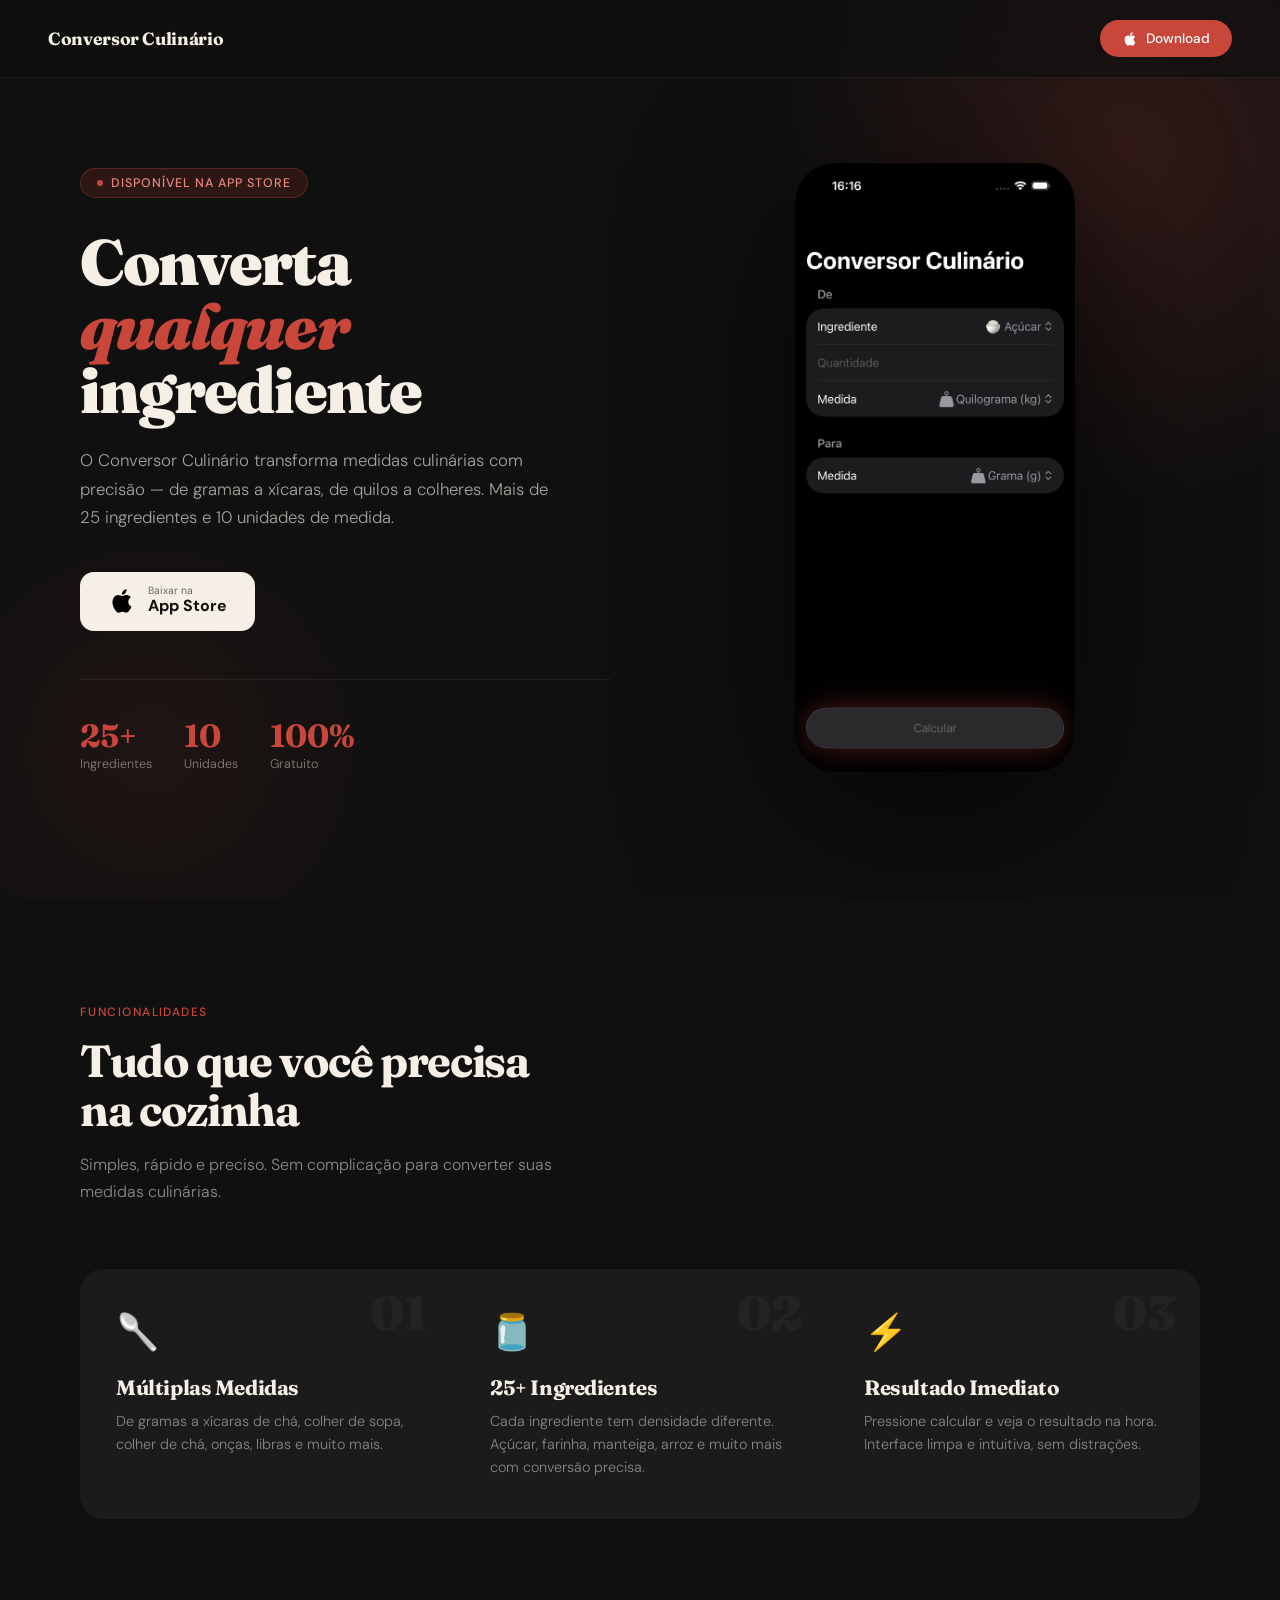
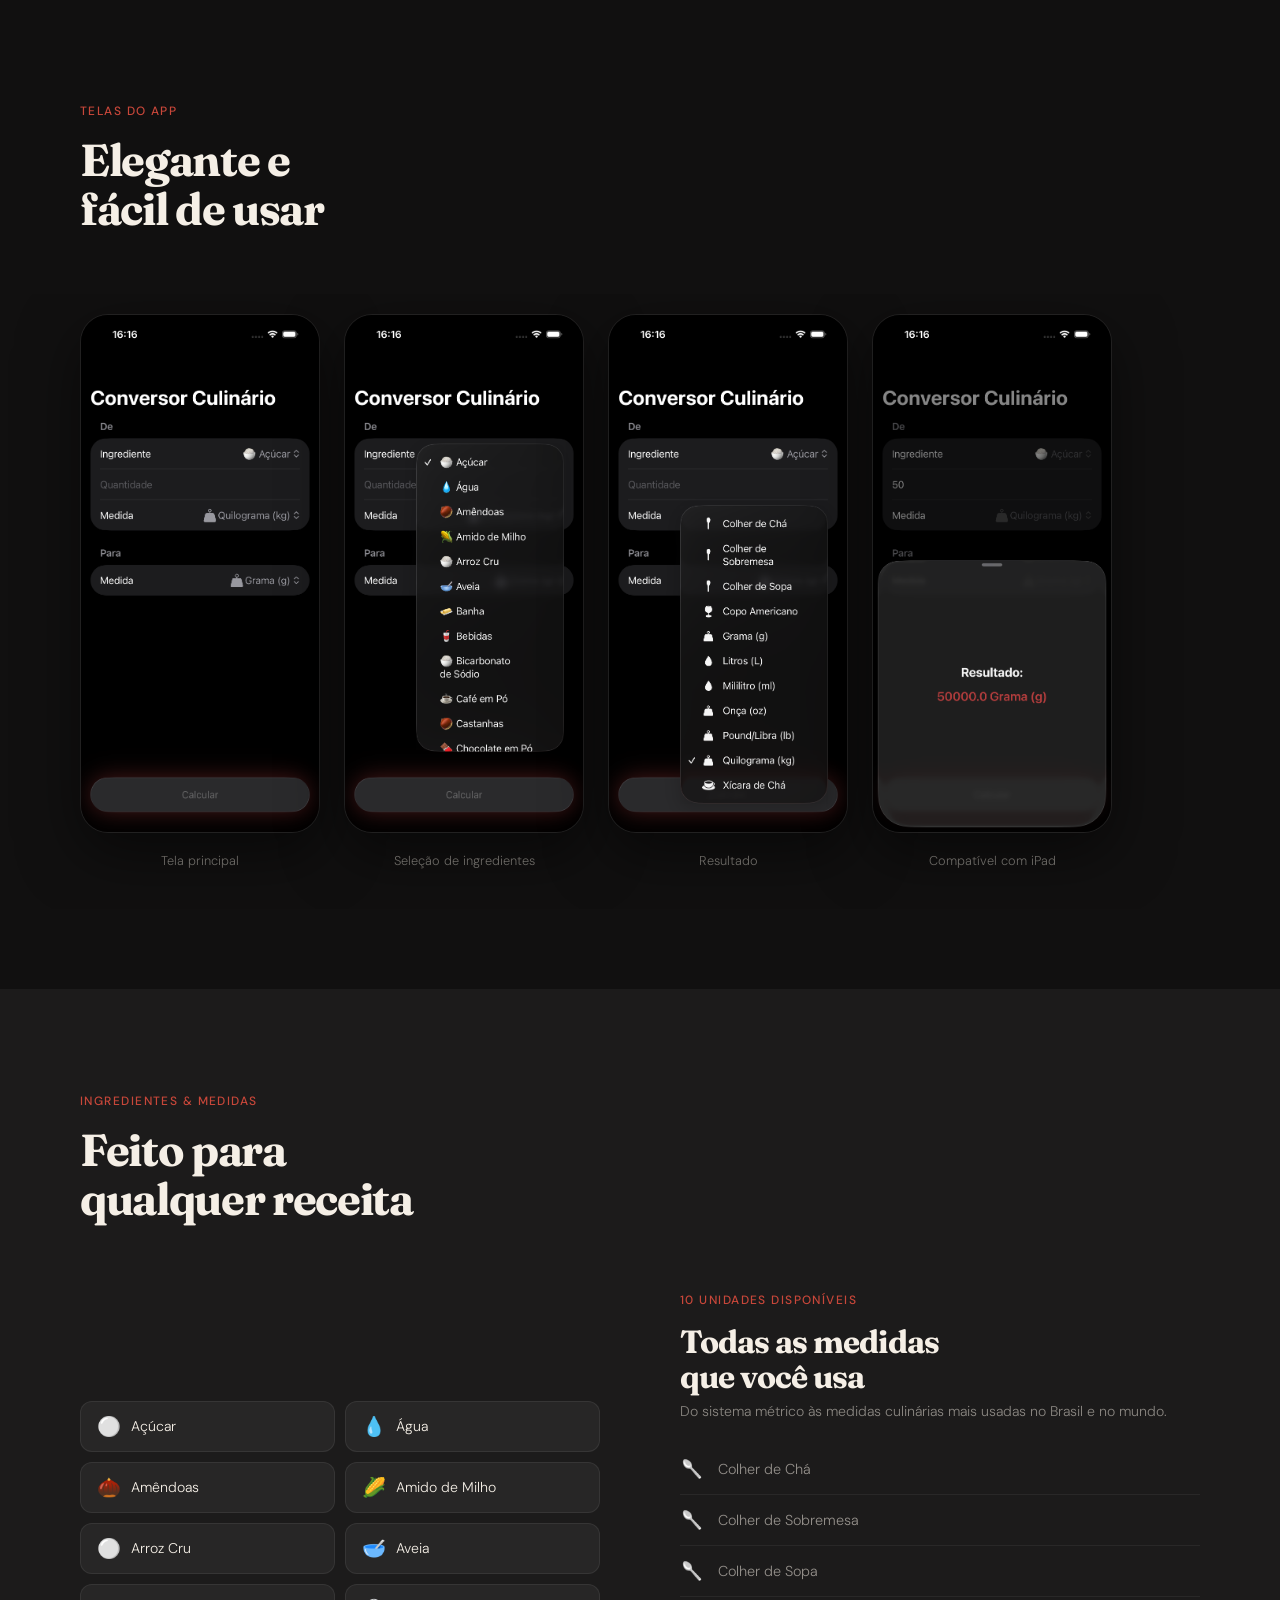
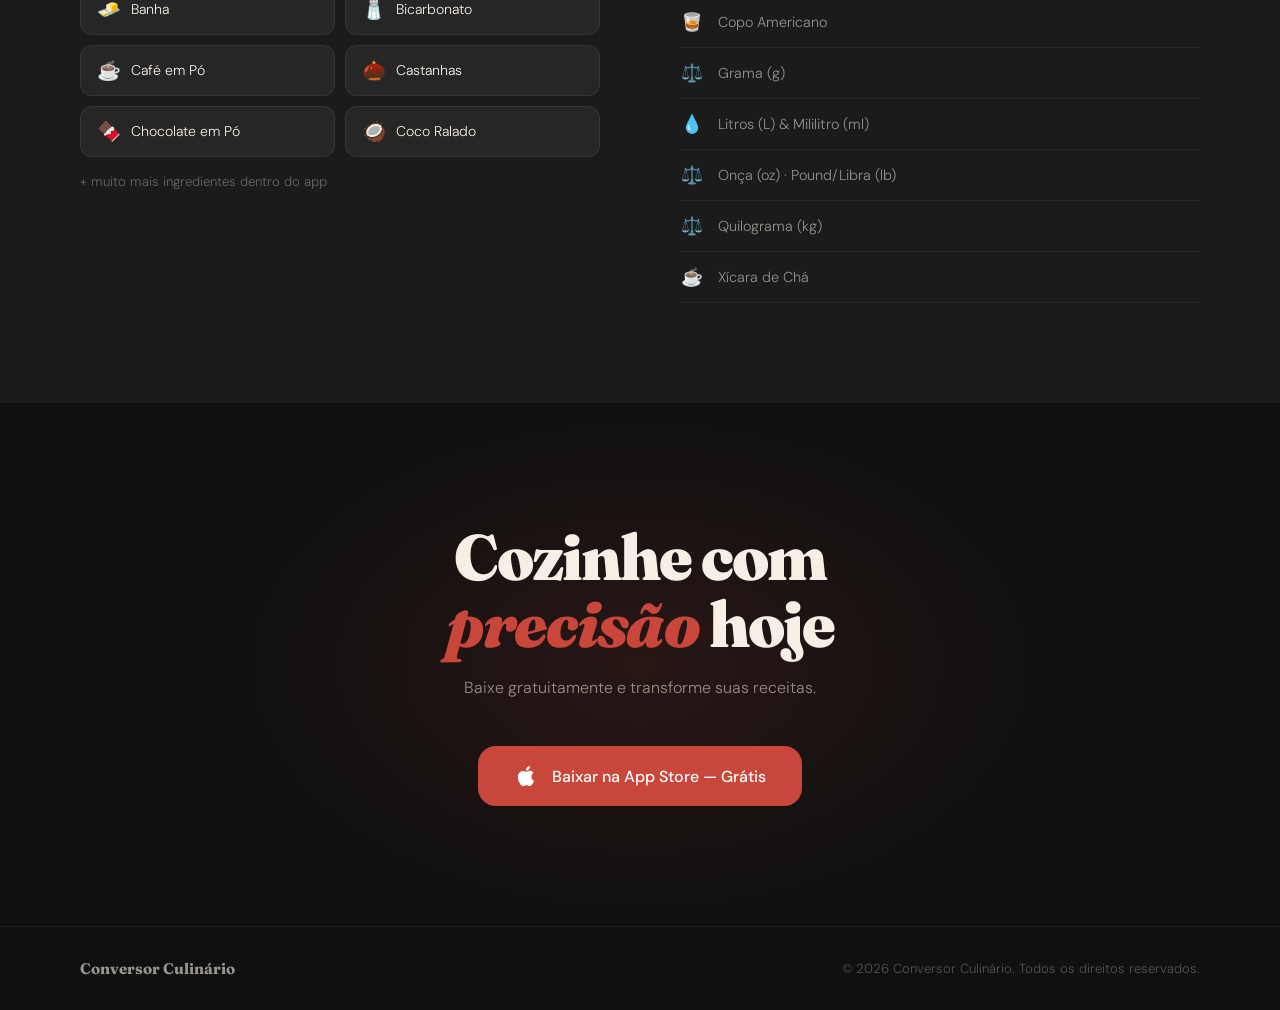
==== conversorculinario/index.html @ 6665f79c "criando a pagina do conversor culinario" ====
<!DOCTYPE html>
<html lang="pt-BR">
    <head>
        <meta charset="UTF-8" />
        <meta name="viewport" content="width=device-width, initial-scale=1.0" />
        <title>Conversor Culinário</title>
        <link
            href="https://fonts.googleapis.com/css2?family=Fraunces:ital,wght@0,300;0,700;0,900;1,300&family=DM+Sans:wght@300;400;500&display=swap"
            rel="stylesheet" />
        <link rel="stylesheet" href="css/style.css">
    </head>

    <body>

        <!-- NAV -->
        <nav>
            <div class="nav-logo">
                <img src="https://is1-ssl.mzstatic.com/image/thumb/Purple211/v4/0c/c5/2f/0cc52f6b-1b5c-c1e9-a72f-f8e7a5f5e0e1/AppIcon-0-0-1x_U007emarketing-0-11-0-85-220.png/460x0w.webp"
                    alt="ícone" onerror="this.style.display='none'" />
                <span>Conversor Culinário</span>
            </div>
            <a href="https://apps.apple.com" class="nav-cta" target="_blank">
                <svg viewBox="0 0 24 24" fill="currentColor">
                    <path
                        d="M18.71 19.5c-.83 1.24-1.71 2.45-3.05 2.47-1.34.03-1.77-.79-3.29-.79-1.53 0-2 .77-3.27.82-1.31.05-2.3-1.32-3.14-2.53C4.25 17 2.94 12.45 4.7 9.39c.87-1.52 2.43-2.48 4.12-2.51 1.28-.02 2.5.87 3.29.87.78 0 2.26-1.07 3.8-.91.65.03 2.47.26 3.64 1.98-.09.06-2.17 1.28-2.15 3.81.03 3.02 2.65 4.03 2.68 4.04-.03.07-.42 1.44-1.38 2.83M13 3.5c.73-.83 1.94-1.46 2.94-1.5.13 1.17-.34 2.35-1.04 3.19-.69.85-1.83 1.51-2.95 1.42-.15-1.15.41-2.35 1.05-3.11z" />
                </svg>
                Download
            </a>
        </nav>

        <!-- HERO -->
        <section class="hero">
            <div class="hero-text">
                <div class="hero-badge">Disponível na App Store</div>
                <h1>Converta<br><em>qualquer</em><br>ingrediente</h1>
                <p class="hero-desc">O Conversor Culinário transforma medidas culinárias com precisão — de gramas a xícaras,
                    de quilos a colheres. Mais de 25 ingredientes e 10 unidades de medida.</p>
                <div class="hero-actions">
                    <a href="https://apps.apple.com" class="btn-appstore" target="_blank">
                        <svg viewBox="0 0 24 24" fill="black">
                            <path
                                d="M18.71 19.5c-.83 1.24-1.71 2.45-3.05 2.47-1.34.03-1.77-.79-3.29-.79-1.53 0-2 .77-3.27.82-1.31.05-2.3-1.32-3.14-2.53C4.25 17 2.94 12.45 4.7 9.39c.87-1.52 2.43-2.48 4.12-2.51 1.28-.02 2.5.87 3.29.87.78 0 2.26-1.07 3.8-.91.65.03 2.47.26 3.64 1.98-.09.06-2.17 1.28-2.15 3.81.03 3.02 2.65 4.03 2.68 4.04-.03.07-.42 1.44-1.38 2.83M13 3.5c.73-.83 1.94-1.46 2.94-1.5.13 1.17-.34 2.35-1.04 3.19-.69.85-1.83 1.51-2.95 1.42-.15-1.15.41-2.35 1.05-3.11z" />
                        </svg>
                        <div class="btn-appstore-text">
                            <small>Baixar na</small>
                            <strong>App Store</strong>
                        </div>
                    </a>
                </div>
                <div class="hero-stats">
                    <div class="stat-item"><span class="stat-num">25+</span><span class="stat-label">Ingredientes</span>
                    </div>
                    <div class="stat-item"><span class="stat-num">10</span><span class="stat-label">Unidades</span></div>
                    <div class="stat-item"><span class="stat-num">100%</span><span class="stat-label">Gratuito</span></div>
                </div>
            </div>
            <div class="hero-visual">
                <div class="glow-orb"></div>
                <div class="phone-wrap">
                    <img src="./src/1.png" alt="App screenshot"
                        onerror="this.src='data:image/svg+xml,<svg xmlns=%22http://www.w3.org/2000/svg%22 width=%22280%22 height=%22560%22><rect width=%22280%22 height=%22560%22 rx=%2240%22 fill=%22%231C1B1B%22/><text x=%22140%22 y=%22280%22 fill=%22%23888%22 text-anchor=%22middle%22 font-family=%22sans-serif%22>App</text></svg>'" />
                </div>
            </div>
        </section>

        <!-- FEATURES -->
        <section class="section">
            <div class="reveal">
                <span class="section-label">Funcionalidades</span>
                <h2 class="section-title">Tudo que você precisa<br>na cozinha</h2>
                <p class="section-sub">Simples, rápido e preciso. Sem complicação para converter suas medidas culinárias.
                </p>
            </div>
            <div class="features-grid reveal" style="transition-delay:0.1s">
                <div class="feature-card">
                    <span class="feature-num">01</span>
                    <span class="feature-icon">🥄</span>
                    <h3>Múltiplas Medidas</h3>
                    <p>De gramas a xícaras de chá, colher de sopa, colher de chá, onças, libras e muito mais.</p>
                </div>
                <div class="feature-card">
                    <span class="feature-num">02</span>
                    <span class="feature-icon">🫙</span>
                    <h3>25+ Ingredientes</h3>
                    <p>Cada ingrediente tem densidade diferente. Açúcar, farinha, manteiga, arroz e muito mais com conversão
                        precisa.</p>
                </div>
                <div class="feature-card">
                    <span class="feature-num">03</span>
                    <span class="feature-icon">⚡</span>
                    <h3>Resultado Imediato</h3>
                    <p>Pressione calcular e veja o resultado na hora. Interface limpa e intuitiva, sem distrações.</p>
                </div>
            </div>
        </section>

        <!-- SCREENS -->
        <section class="screens-section">
            <div class="screens-header reveal">
                <span class="section-label">Telas do App</span>
                <h2 class="section-title">Elegante e<br>fácil de usar</h2>
            </div>
            <div class="screens-scroll">
                <div class="screen-item">
                    <img src="./src/1.png" alt="Tela principal" />
                    <p class="screen-caption">Tela principal</p>
                </div>
                <div class="screen-item">
                    <img src="./src/2.png" alt="Seleção de ingredientes" />
                    <p class="screen-caption">Seleção de ingredientes</p>
                </div>
                <div class="screen-item">
                    <img src="./src/3.png" alt="Resultado" />
                    <p class="screen-caption">Resultado</p>
                </div>
                <div class="screen-item">
                    <img src="./src/4.png" alt="iPad" />
                    <p class="screen-caption">Compatível com iPad</p>
                </div>
            </div>
        </section>

        <!-- INGREDIENTS -->
        <section class="ingredients-section">
            <div class="reveal">
                <span class="section-label">Ingredientes & Medidas</span>
                <h2 class="section-title">Feito para<br>qualquer receita</h2>
            </div>
            <div class="ingredients-layout">
                <div class="reveal" style="transition-delay:0.1s">
                    <div class="ingredient-list">
                        <div class="ingredient-chip"><span>⚪</span> Açúcar</div>
                        <div class="ingredient-chip"><span>💧</span> Água</div>
                        <div class="ingredient-chip"><span>🌰</span> Amêndoas</div>
                        <div class="ingredient-chip"><span>🌽</span> Amido de Milho</div>
                        <div class="ingredient-chip"><span>⚪</span> Arroz Cru</div>
                        <div class="ingredient-chip"><span>🥣</span> Aveia</div>
                        <div class="ingredient-chip"><span>🧈</span> Banha</div>
                        <div class="ingredient-chip"><span>🧂</span> Bicarbonato</div>
                        <div class="ingredient-chip"><span>☕</span> Café em Pó</div>
                        <div class="ingredient-chip"><span>🌰</span> Castanhas</div>
                        <div class="ingredient-chip"><span>🍫</span> Chocolate em Pó</div>
                        <div class="ingredient-chip"><span>🥥</span> Coco Ralado</div>
                    </div>
                    <p style="margin-top:16px; font-size:0.82rem; color:rgba(245,239,230,0.35);">+ muito mais ingredientes
                        dentro do app</p>
                </div>
                <div class="measures-block reveal" style="transition-delay:0.2s">
                    <p class="section-label">10 Unidades disponíveis</p>
                    <h3 class="section-title" style="font-size:2rem; margin-bottom:8px;">Todas as medidas<br>que você usa
                    </h3>
                    <p style="color:rgba(245,239,230,0.5); font-size:0.88rem; margin-bottom:24px;">Do sistema métrico às
                        medidas culinárias mais usadas no Brasil e no mundo.</p>
                    <div>
                        <div class="measure-row"><span class="measure-icon">🥄</span><span>Colher de Chá</span></div>
                        <div class="measure-row"><span class="measure-icon">🥄</span><span>Colher de Sobremesa</span></div>
                        <div class="measure-row"><span class="measure-icon">🥄</span><span>Colher de Sopa</span></div>
                        <div class="measure-row"><span class="measure-icon">🥃</span><span>Copo Americano</span></div>
                        <div class="measure-row"><span class="measure-icon">⚖️</span><span>Grama (g)</span></div>
                        <div class="measure-row"><span class="measure-icon">💧</span><span>Litros (L) & Mililitro
                                (ml)</span></div>
                        <div class="measure-row"><span class="measure-icon">⚖️</span><span>Onça (oz) · Pound/Libra
                                (lb)</span></div>
                        <div class="measure-row"><span class="measure-icon">⚖️</span><span>Quilograma (kg)</span></div>
                        <div class="measure-row"><span class="measure-icon">☕</span><span>Xícara de Chá</span></div>
                    </div>
                </div>
            </div>
        </section>

        <!-- CTA -->
        <section class="cta-section">
            <div class="reveal">
                <h2>Cozinhe com<br><em>precisão</em> hoje</h2>
                <p>Baixe gratuitamente e transforme suas receitas.</p>
                <a href="https://apps.apple.com" class="cta-app-btn" target="_blank">
                    <svg viewBox="0 0 24 24" fill="white">
                        <path
                            d="M18.71 19.5c-.83 1.24-1.71 2.45-3.05 2.47-1.34.03-1.77-.79-3.29-.79-1.53 0-2 .77-3.27.82-1.31.05-2.3-1.32-3.14-2.53C4.25 17 2.94 12.45 4.7 9.39c.87-1.52 2.43-2.48 4.12-2.51 1.28-.02 2.5.87 3.29.87.78 0 2.26-1.07 3.8-.91.65.03 2.47.26 3.64 1.98-.09.06-2.17 1.28-2.15 3.81.03 3.02 2.65 4.03 2.68 4.04-.03.07-.42 1.44-1.38 2.83M13 3.5c.73-.83 1.94-1.46 2.94-1.5.13 1.17-.34 2.35-1.04 3.19-.69.85-1.83 1.51-2.95 1.42-.15-1.15.41-2.35 1.05-3.11z" />
                    </svg>
                    Baixar na App Store — Grátis
                </a>
            </div>
        </section>

        <!-- FOOTER -->
        <footer>
            <div class="footer-logo">
                <img src="https://is1-ssl.mzstatic.com/image/thumb/Purple211/v4/0c/c5/2f/0cc52f6b-1b5c-c1e9-a72f-f8e7a5f5e0e1/AppIcon-0-0-1x_U007emarketing-0-11-0-85-220.png/460x0w.webp"
                    alt="ícone" onerror="this.style.display='none'" />
                Conversor Culinário
            </div>
            <span>© 2026 Conversor Culinário. Todos os direitos reservados.</span>
        </footer>

        <script src="js/script.js"></script>
    </body>
</html>
---- conversorculinario/css/style.css ----
*,
*::before,
*::after {
    box-sizing: border-box;
    margin: 0;
    padding: 0;
}

:root {
    --red: #C8473A;
    --red-light: #D9574A;
    --cream: #EDE0CC;
    --cream-dark: #D8CAB2;
    --dark: #111010;
    --dark2: #1C1B1B;
    --dark3: #252424;
    --white: #F5EFE6;
    --gray: #888;
}

html {
    scroll-behavior: smooth;
}

body {
    background: var(--dark);
    color: var(--white);
    font-family: 'DM Sans', sans-serif;
    font-weight: 300;
    overflow-x: hidden;
}

/* ── NAV ── */
nav {
    position: fixed;
    top: 0;
    left: 0;
    right: 0;
    z-index: 100;
    padding: 20px 48px;
    display: flex;
    align-items: center;
    justify-content: space-between;
    background: rgba(17, 16, 16, 0.7);
    backdrop-filter: blur(18px);
    border-bottom: 1px solid rgba(255, 255, 255, 0.06);
}

.nav-logo {
    display: flex;
    align-items: center;
    gap: 12px;
}

.nav-logo img {
    width: 38px;
    height: 38px;
    border-radius: 10px;
}

.nav-logo span {
    font-family: 'Fraunces', serif;
    font-weight: 700;
    font-size: 1.1rem;
    letter-spacing: -0.02em;
}

.nav-cta {
    display: flex;
    align-items: center;
    gap: 8px;
    background: var(--red);
    color: #fff;
    text-decoration: none;
    padding: 10px 22px;
    border-radius: 50px;
    font-size: 0.85rem;
    font-weight: 500;
    transition: background 0.2s, transform 0.15s;
}

.nav-cta:hover {
    background: var(--red-light);
    transform: translateY(-1px);
}

.nav-cta svg {
    width: 16px;
    height: 16px;
}

/* ── HERO ── */
.hero {
    min-height: 100vh;
    display: grid;
    grid-template-columns: 1fr 1fr;
    align-items: center;
    gap: 60px;
    padding: 120px 80px 80px;
    position: relative;
    overflow: hidden;
}

.hero::before {
    content: '';
    position: absolute;
    top: -200px;
    right: -200px;
    width: 700px;
    height: 700px;
    border-radius: 50%;
    background: radial-gradient(circle, rgba(200, 71, 58, 0.18) 0%, transparent 70%);
    pointer-events: none;
}

.hero::after {
    content: '';
    position: absolute;
    bottom: -100px;
    left: -100px;
    width: 500px;
    height: 500px;
    border-radius: 50%;
    background: radial-gradient(circle, rgba(200, 71, 58, 0.08) 0%, transparent 70%);
    pointer-events: none;
}

.hero-text {
    position: relative;
    z-index: 2;
}

.hero-badge {
    display: inline-flex;
    align-items: center;
    gap: 8px;
    background: rgba(200, 71, 58, 0.15);
    border: 1px solid rgba(200, 71, 58, 0.3);
    color: #E8877E;
    font-size: 0.78rem;
    font-weight: 500;
    letter-spacing: 0.08em;
    text-transform: uppercase;
    padding: 6px 16px;
    border-radius: 50px;
    margin-bottom: 32px;
    animation: fadeUp 0.8s ease both;
}

.hero-badge::before {
    content: '';
    width: 6px;
    height: 6px;
    border-radius: 50%;
    background: var(--red);
    animation: pulse 1.5s infinite;
}

@keyframes pulse {

    0%,
    100% {
        opacity: 1;
        transform: scale(1);
    }

    50% {
        opacity: 0.5;
        transform: scale(0.7);
    }
}

h1 {
    font-family: 'Fraunces', serif;
    font-size: clamp(3rem, 5vw, 5rem);
    font-weight: 900;
    line-height: 1.0;
    letter-spacing: -0.03em;
    margin-bottom: 24px;
    animation: fadeUp 0.8s 0.1s ease both;
}

h1 em {
    font-style: italic;
    color: var(--red);
}

.hero-desc {
    font-size: 1.05rem;
    line-height: 1.7;
    color: rgba(245, 239, 230, 0.65);
    max-width: 480px;
    margin-bottom: 40px;
    animation: fadeUp 0.8s 0.2s ease both;
}

.hero-actions {
    display: flex;
    align-items: center;
    gap: 20px;
    flex-wrap: wrap;
    animation: fadeUp 0.8s 0.3s ease both;
}

.btn-appstore {
    display: flex;
    align-items: center;
    gap: 12px;
    background: var(--white);
    color: var(--dark);
    text-decoration: none;
    padding: 14px 28px;
    border-radius: 14px;
    transition: transform 0.2s, box-shadow 0.2s;
}

.btn-appstore:hover {
    transform: translateY(-2px);
    box-shadow: 0 16px 40px rgba(0, 0, 0, 0.4);
}

.btn-appstore svg {
    width: 28px;
    height: 28px;
}

.btn-appstore-text {
    display: flex;
    flex-direction: column;
}

.btn-appstore-text small {
    font-size: 0.65rem;
    font-weight: 400;
    opacity: 0.6;
    line-height: 1;
}

.btn-appstore-text strong {
    font-size: 1rem;
    font-weight: 700;
    line-height: 1.3;
}

.hero-stats {
    display: flex;
    gap: 32px;
    margin-top: 48px;
    padding-top: 40px;
    border-top: 1px solid rgba(255, 255, 255, 0.07);
    animation: fadeUp 0.8s 0.4s ease both;
}

.stat-item {
    display: flex;
    flex-direction: column;
}

.stat-num {
    font-family: 'Fraunces', serif;
    font-size: 2rem;
    font-weight: 700;
    color: var(--red);
    line-height: 1;
}

.stat-label {
    font-size: 0.78rem;
    color: rgba(245, 239, 230, 0.5);
    margin-top: 4px;
}

/* ── PHONE MOCKUP ── */
.hero-visual {
    position: relative;
    display: flex;
    justify-content: center;
    align-items: center;
    z-index: 2;
    animation: fadeUp 0.9s 0.15s ease both;
}

.phone-wrap {
    position: relative;
    width: 280px;
}

.phone-wrap img {
    width: 100%;
    border-radius: 40px;
    filter: drop-shadow(0 40px 80px rgba(0, 0, 0, 0.7));
}

.phone-float {
    position: absolute;
    right: -80px;
    top: 50%;
    transform: translateY(-60%);
    width: 200px;
    border-radius: 28px;
    filter: drop-shadow(0 20px 40px rgba(0, 0, 0, 0.6));
    opacity: 0.8;
}

.glow-orb {
    position: absolute;
    width: 300px;
    height: 300px;
    border-radius: 50%;
    background: radial-gradient(circle, rgba(200, 71, 58, 0.25), transparent 70%);
    top: 50%;
    left: 50%;
    transform: translate(-50%, -50%);
    pointer-events: none;
    z-index: -1;
}

/* ── FEATURES ── */
.section {
    padding: 100px 80px;
    position: relative;
}

.section-label {
    display: inline-block;
    font-size: 0.75rem;
    font-weight: 500;
    letter-spacing: 0.12em;
    text-transform: uppercase;
    color: var(--red);
    margin-bottom: 16px;
}

.section-title {
    font-family: 'Fraunces', serif;
    font-size: clamp(2rem, 3.5vw, 3.2rem);
    font-weight: 700;
    letter-spacing: -0.03em;
    line-height: 1.1;
    margin-bottom: 16px;
}

.section-sub {
    color: rgba(245, 239, 230, 0.55);
    font-size: 1rem;
    line-height: 1.7;
    max-width: 520px;
}

.features-grid {
    display: grid;
    grid-template-columns: repeat(3, 1fr);
    gap: 2px;
    margin-top: 64px;
    border-radius: 24px;
    overflow: hidden;
    background: rgba(255, 255, 255, 0.04);
}

.feature-card {
    background: var(--dark2);
    padding: 40px 36px;
    transition: background 0.25s;
    position: relative;
    overflow: hidden;
}

.feature-card::before {
    content: '';
    position: absolute;
    inset: 0;
    background: linear-gradient(135deg, rgba(200, 71, 58, 0.08), transparent);
    opacity: 0;
    transition: opacity 0.3s;
}

.feature-card:hover::before {
    opacity: 1;
}

.feature-card:hover {
    background: #202020;
}

.feature-icon {
    font-size: 2.2rem;
    margin-bottom: 20px;
    display: block;
}

.feature-card h3 {
    font-family: 'Fraunces', serif;
    font-size: 1.3rem;
    font-weight: 700;
    margin-bottom: 10px;
    letter-spacing: -0.02em;
}

.feature-card p {
    font-size: 0.9rem;
    color: rgba(245, 239, 230, 0.5);
    line-height: 1.6;
}

.feature-num {
    position: absolute;
    top: 20px;
    right: 24px;
    font-family: 'Fraunces', serif;
    font-size: 3rem;
    font-weight: 900;
    color: rgba(255, 255, 255, 0.04);
    line-height: 1;
}

/* ── SCREENS SHOWCASE ── */
.screens-section {
    padding: 80px 0;
    overflow: hidden;
}

.screens-header {
    padding: 0 80px;
    margin-bottom: 60px;
}

.screens-scroll {
    display: flex;
    gap: 24px;
    padding: 20px 80px 40px;
    overflow-x: auto;
    scrollbar-width: none;
}

.screens-scroll::-webkit-scrollbar {
    display: none;
}

.screen-item {
    flex-shrink: 0;
    width: 240px;
}

.screen-item img {
    width: 100%;
    border-radius: 28px;
    border: 1px solid rgba(255, 255, 255, 0.07);
    box-shadow: 0 20px 60px rgba(0, 0, 0, 0.5);
    transition: transform 0.3s;
}

.screen-item img:hover {
    transform: translateY(-8px) scale(1.02);
}

.screen-caption {
    text-align: center;
    margin-top: 14px;
    font-size: 0.8rem;
    color: rgba(245, 239, 230, 0.4);
}

/* ── INGREDIENTS ── */
.ingredients-section {
    padding: 100px 80px;
    background: var(--dark2);
}

.ingredients-layout {
    display: grid;
    grid-template-columns: 1fr 1fr;
    gap: 80px;
    align-items: center;
    margin-top: 64px;
}

.ingredient-list {
    display: grid;
    grid-template-columns: 1fr 1fr;
    gap: 10px;
}

.ingredient-chip {
    display: flex;
    align-items: center;
    gap: 10px;
    background: rgba(255, 255, 255, 0.05);
    border: 1px solid rgba(255, 255, 255, 0.07);
    padding: 12px 16px;
    border-radius: 12px;
    font-size: 0.88rem;
    transition: border-color 0.2s, background 0.2s;
}

.ingredient-chip:hover {
    border-color: rgba(200, 71, 58, 0.4);
    background: rgba(200, 71, 58, 0.08);
}

.ingredient-chip span:first-child {
    font-size: 1.2rem;
}

.measures-block {}

.measures-block .section-title {
    font-size: 2rem;
}

.measure-row {
    display: flex;
    align-items: center;
    gap: 14px;
    padding: 14px 0;
    border-bottom: 1px solid rgba(255, 255, 255, 0.06);
    font-size: 0.9rem;
}

.measure-icon {
    font-size: 1.1rem;
    width: 24px;
    text-align: center;
}

.measure-row span:last-child {
    color: rgba(245, 239, 230, 0.55);
}

/* ── CTA ── */
.cta-section {
    padding: 120px 80px;
    text-align: center;
    position: relative;
    overflow: hidden;
}

.cta-section::before {
    content: '';
    position: absolute;
    top: 50%;
    left: 50%;
    transform: translate(-50%, -50%);
    width: 800px;
    height: 500px;
    background: radial-gradient(ellipse, rgba(200, 71, 58, 0.12), transparent 70%);
    pointer-events: none;
}

.cta-section h2 {
    font-family: 'Fraunces', serif;
    font-size: clamp(2.5rem, 5vw, 4.5rem);
    font-weight: 900;
    letter-spacing: -0.03em;
    line-height: 1.05;
    margin-bottom: 20px;
}

.cta-section h2 em {
    font-style: italic;
    color: var(--red);
}

.cta-section p {
    color: rgba(245, 239, 230, 0.55);
    font-size: 1rem;
    margin-bottom: 48px;
}

.cta-app-btn {
    display: inline-flex;
    align-items: center;
    gap: 14px;
    background: var(--red);
    color: #fff;
    text-decoration: none;
    padding: 18px 36px;
    border-radius: 18px;
    font-size: 1rem;
    font-weight: 500;
    transition: background 0.2s, transform 0.2s, box-shadow 0.2s;
}

.cta-app-btn:hover {
    background: var(--red-light);
    transform: translateY(-3px);
    box-shadow: 0 20px 50px rgba(200, 71, 58, 0.35);
}

.cta-app-btn svg {
    width: 24px;
    height: 24px;
}

/* ── FOOTER ── */
footer {
    padding: 32px 80px;
    border-top: 1px solid rgba(255, 255, 255, 0.06);
    display: flex;
    align-items: center;
    justify-content: space-between;
    color: rgba(245, 239, 230, 0.3);
    font-size: 0.82rem;
}

.footer-logo {
    display: flex;
    align-items: center;
    gap: 10px;
    font-family: 'Fraunces', serif;
    font-weight: 700;
    font-size: 0.95rem;
    color: rgba(245, 239, 230, 0.6);
}

.footer-logo img {
    width: 28px;
    height: 28px;
    border-radius: 8px;
}

/* ── ANIMATIONS ── */
@keyframes fadeUp {
    from {
        opacity: 0;
        transform: translateY(24px);
    }

    to {
        opacity: 1;
        transform: translateY(0);
    }
}

.reveal {
    opacity: 0;
    transform: translateY(30px);
    transition: opacity 0.7s ease, transform 0.7s ease;
}

.reveal.visible {
    opacity: 1;
    transform: translateY(0);
}

/* ── RESPONSIVE ── */
@media (max-width: 900px) {
    nav {
        padding: 16px 24px;
    }

    .hero {
        grid-template-columns: 1fr;
        padding: 100px 32px 60px;
        gap: 50px;
    }

    .hero-visual {
        order: -1;
    }

    .phone-float {
        display: none;
    }

    .section,
    .cta-section,
    .ingredients-section {
        padding: 70px 32px;
    }

    .screens-header {
        padding: 0 32px;
    }

    .screens-scroll {
        padding: 20px 32px 40px;
    }

    .features-grid {
        grid-template-columns: 1fr;
    }

    .ingredients-layout {
        grid-template-columns: 1fr;
        gap: 40px;
    }

    footer {
        padding: 24px 32px;
        flex-direction: column;
        gap: 12px;
        text-align: center;
    }
}
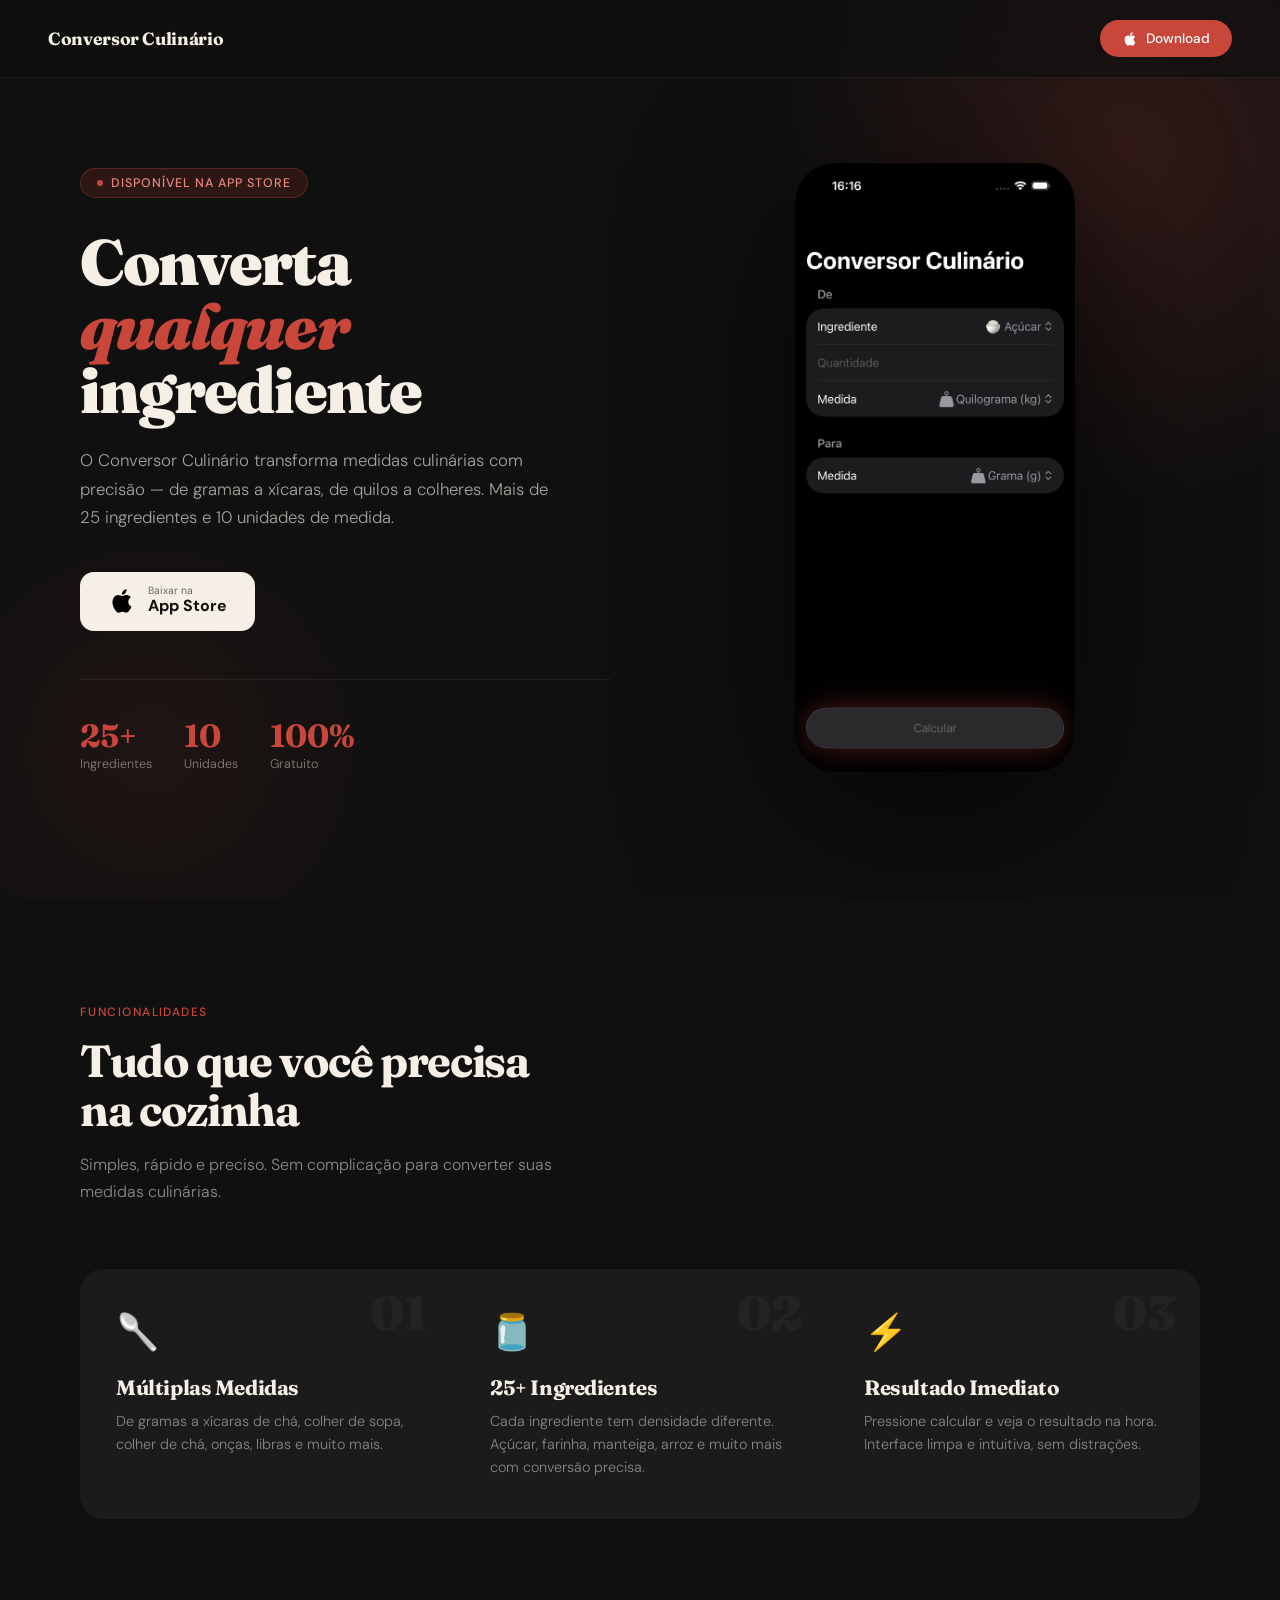
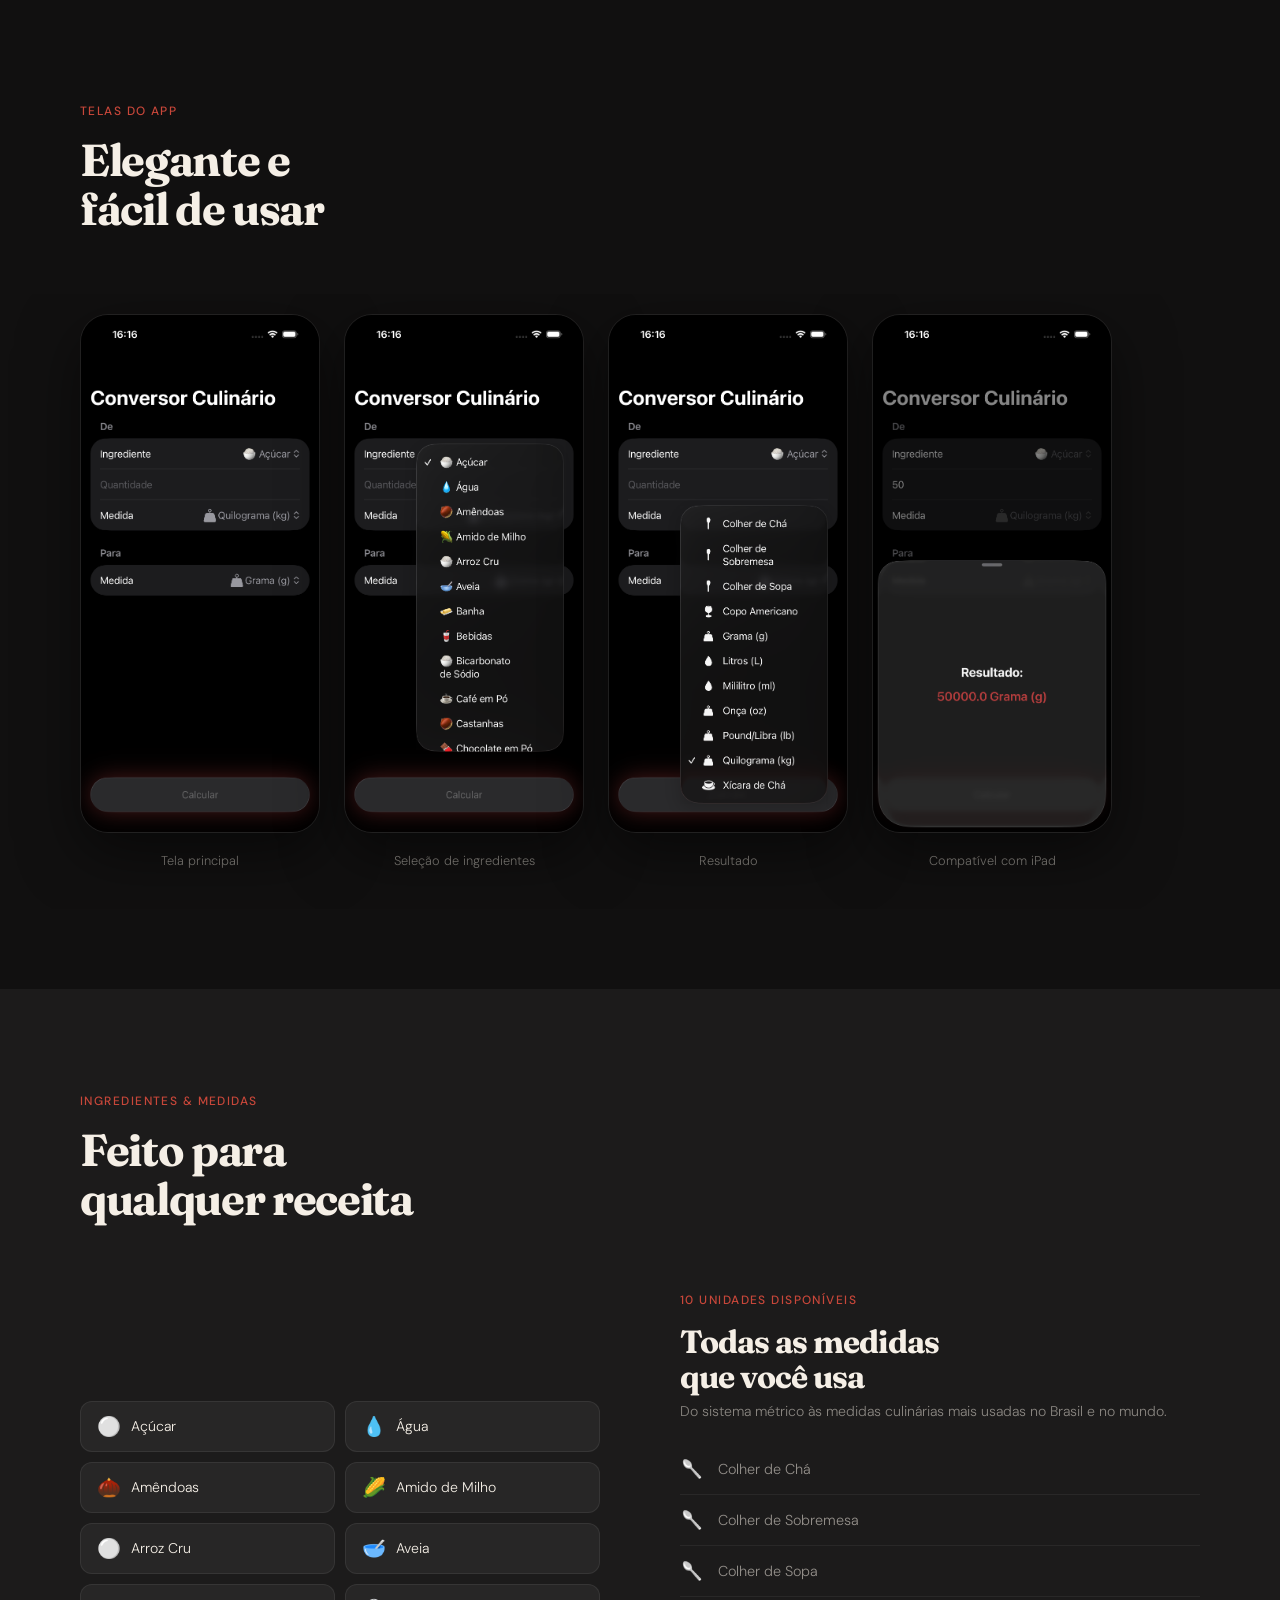
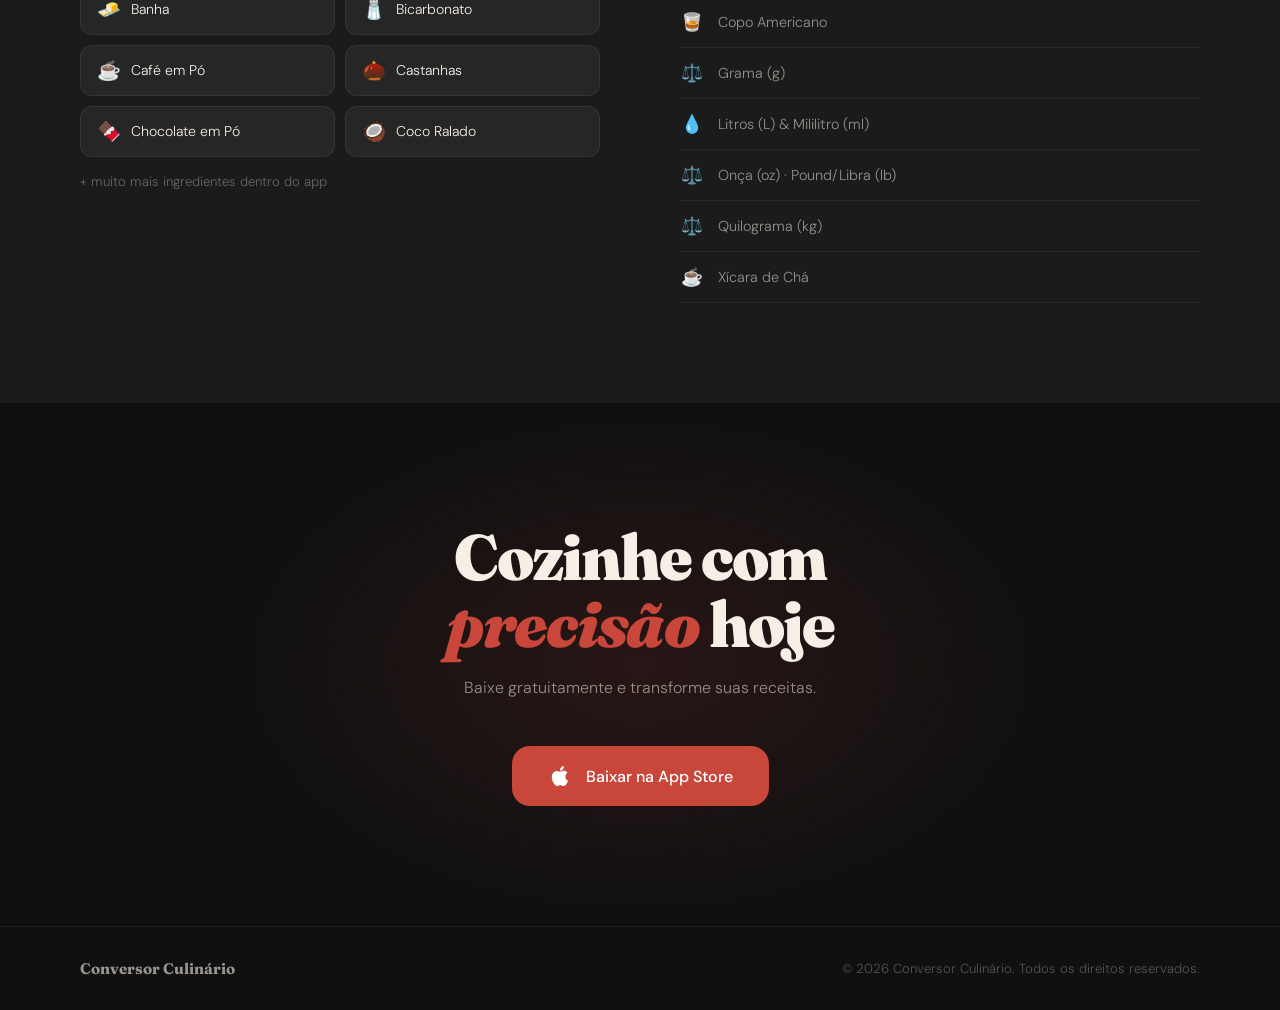
==== commit c06fe17b: "atualização" ====
--- a/conversorculinario/index.html
+++ b/conversorculinario/index.html
@@ -178,7 +178,7 @@
                         <path
                             d="M18.71 19.5c-.83 1.24-1.71 2.45-3.05 2.47-1.34.03-1.77-.79-3.29-.79-1.53 0-2 .77-3.27.82-1.31.05-2.3-1.32-3.14-2.53C4.25 17 2.94 12.45 4.7 9.39c.87-1.52 2.43-2.48 4.12-2.51 1.28-.02 2.5.87 3.29.87.78 0 2.26-1.07 3.8-.91.65.03 2.47.26 3.64 1.98-.09.06-2.17 1.28-2.15 3.81.03 3.02 2.65 4.03 2.68 4.04-.03.07-.42 1.44-1.38 2.83M13 3.5c.73-.83 1.94-1.46 2.94-1.5.13 1.17-.34 2.35-1.04 3.19-.69.85-1.83 1.51-2.95 1.42-.15-1.15.41-2.35 1.05-3.11z" />
                     </svg>
-                    Baixar na App Store — Grátis
+                    Baixar na App Store
                 </a>
             </div>
         </section>
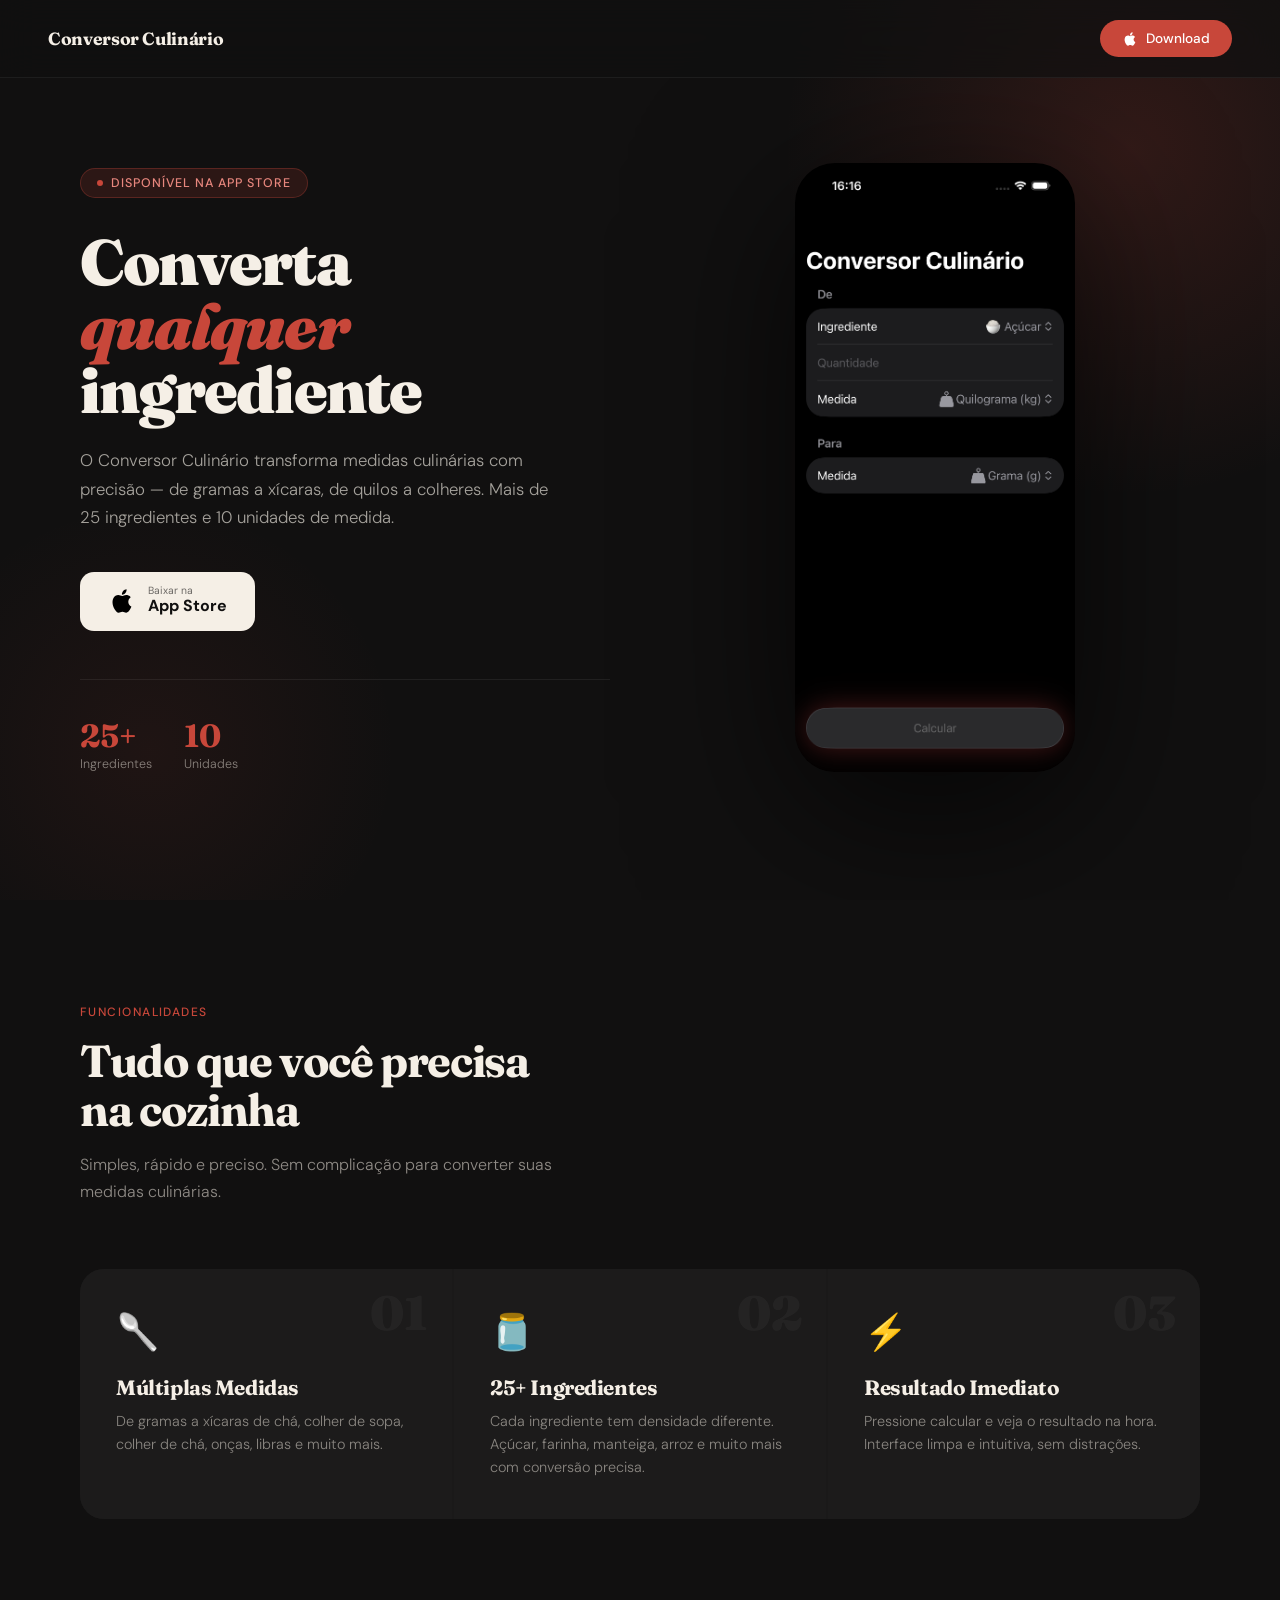
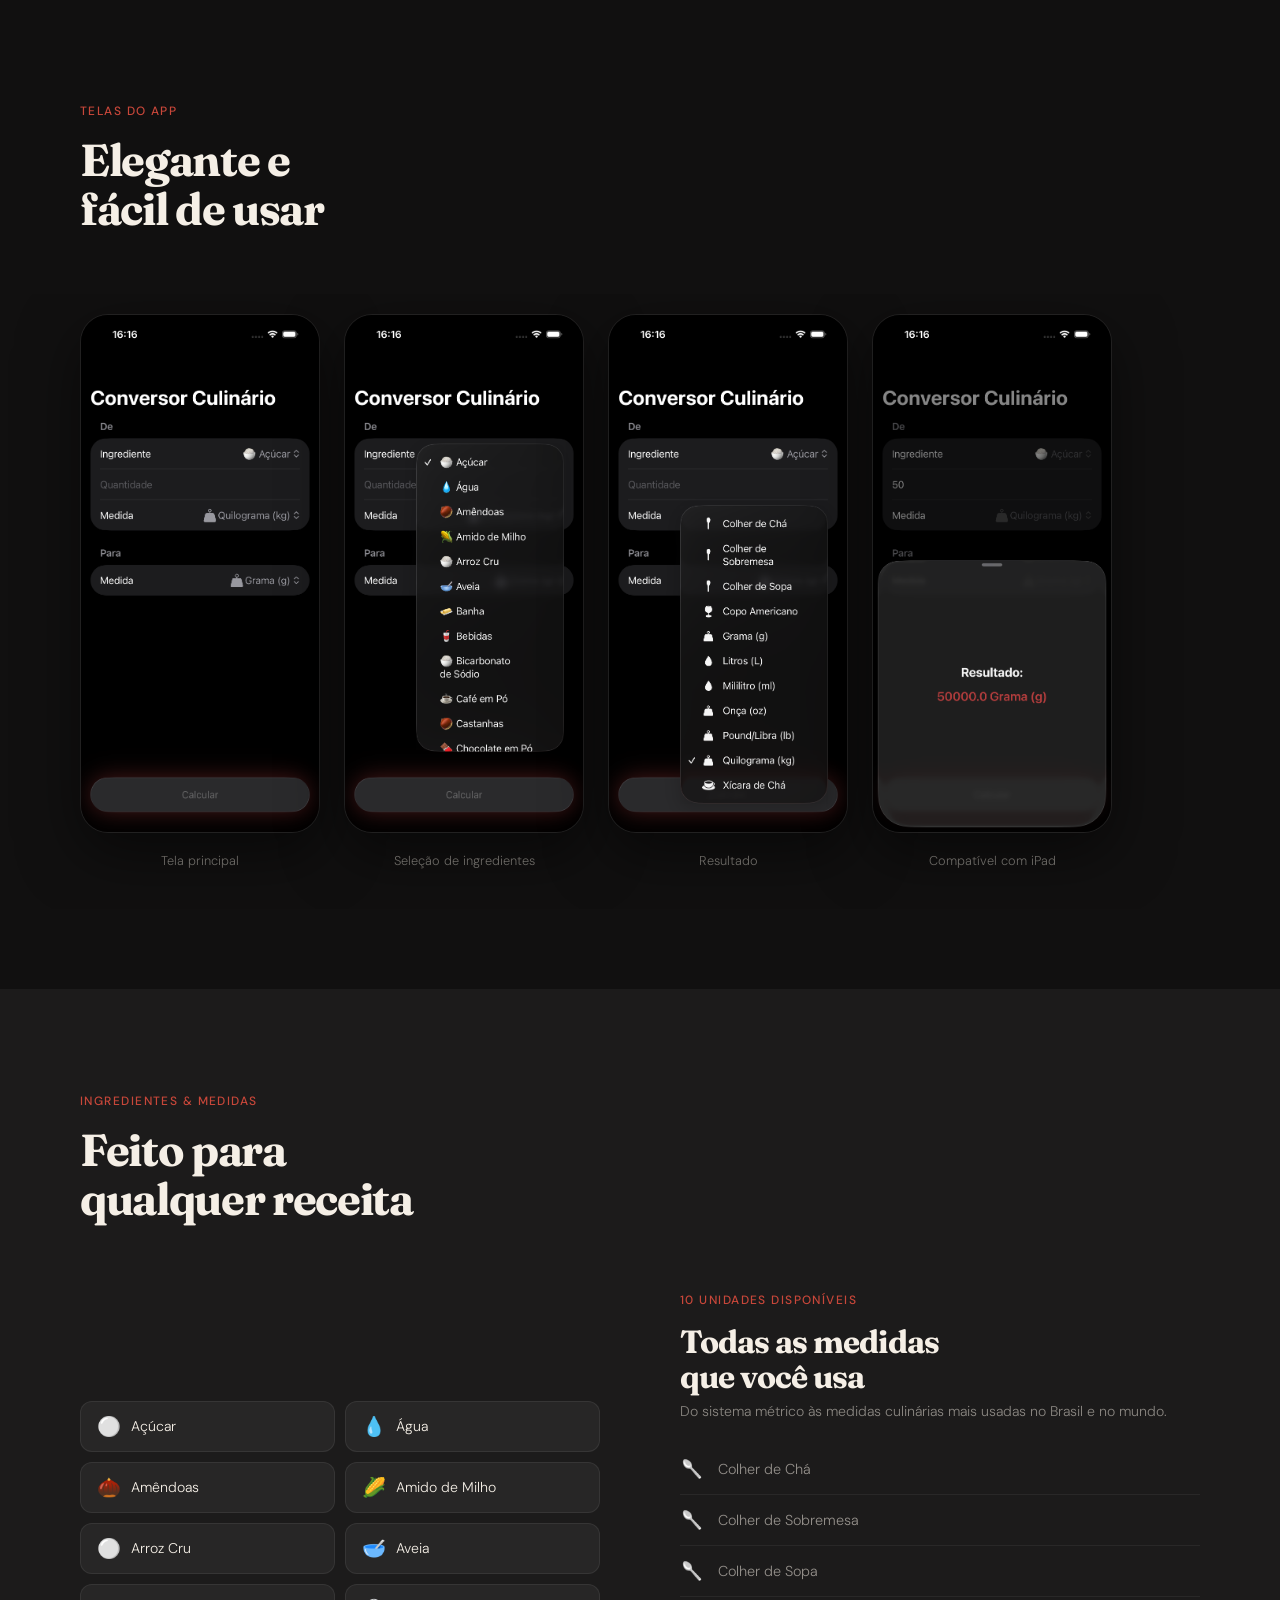
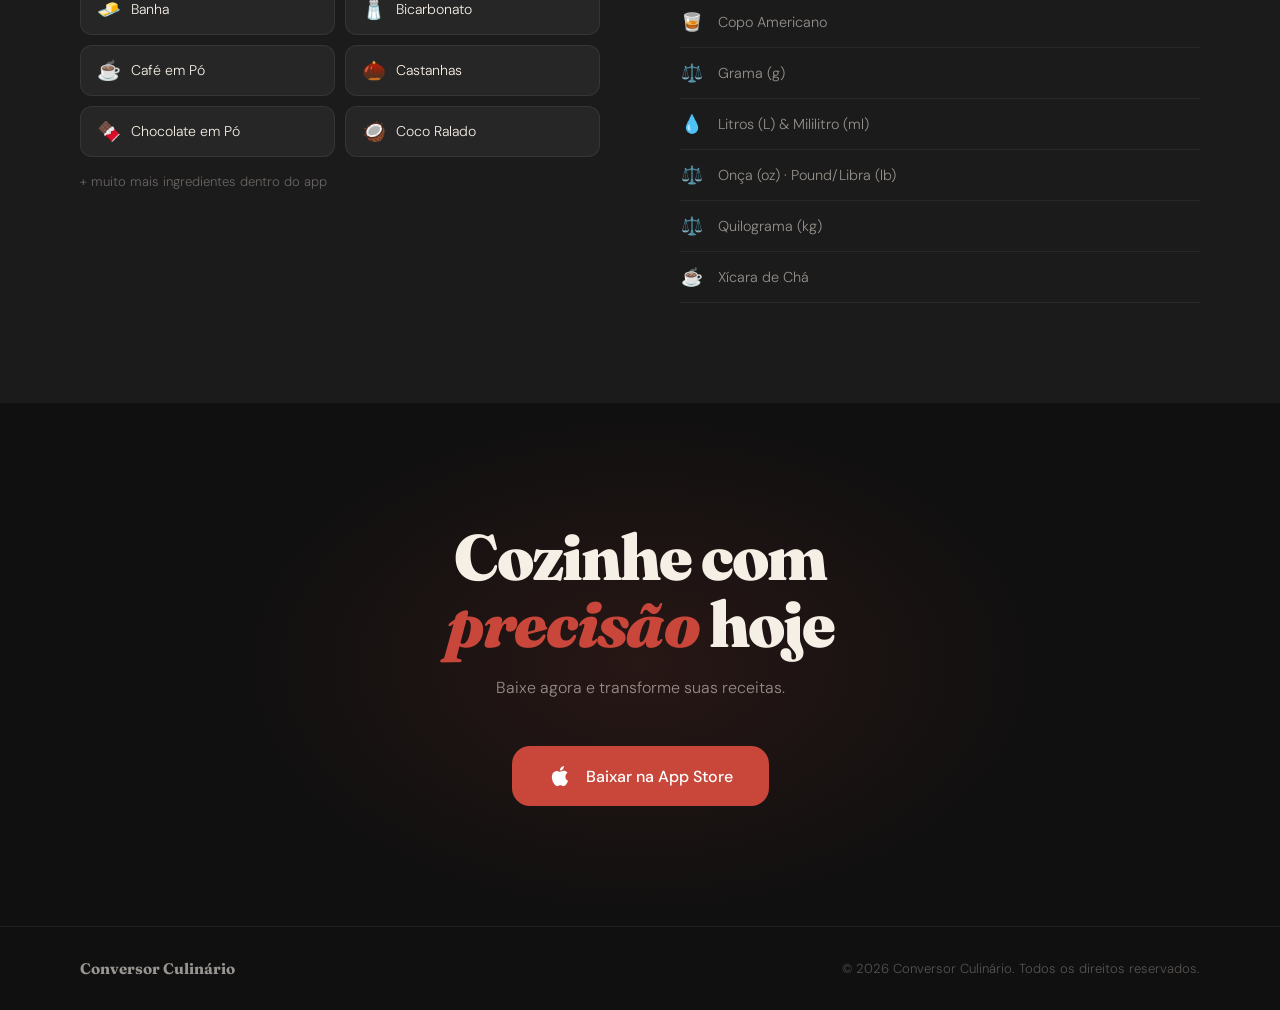
==== commit 85e7c64b: "update" ====
--- a/conversorculinario/index.html
+++ b/conversorculinario/index.html
@@ -51,7 +51,6 @@
                     <div class="stat-item"><span class="stat-num">25+</span><span class="stat-label">Ingredientes</span>
                     </div>
                     <div class="stat-item"><span class="stat-num">10</span><span class="stat-label">Unidades</span></div>
-                    <div class="stat-item"><span class="stat-num">100%</span><span class="stat-label">Gratuito</span></div>
                 </div>
             </div>
             <div class="hero-visual">
@@ -172,7 +171,7 @@
         <section class="cta-section">
             <div class="reveal">
                 <h2>Cozinhe com<br><em>precisão</em> hoje</h2>
-                <p>Baixe gratuitamente e transforme suas receitas.</p>
+                <p>Baixe agora e transforme suas receitas.</p>
                 <a href="https://apps.apple.com" class="cta-app-btn" target="_blank">
                     <svg viewBox="0 0 24 24" fill="white">
                         <path
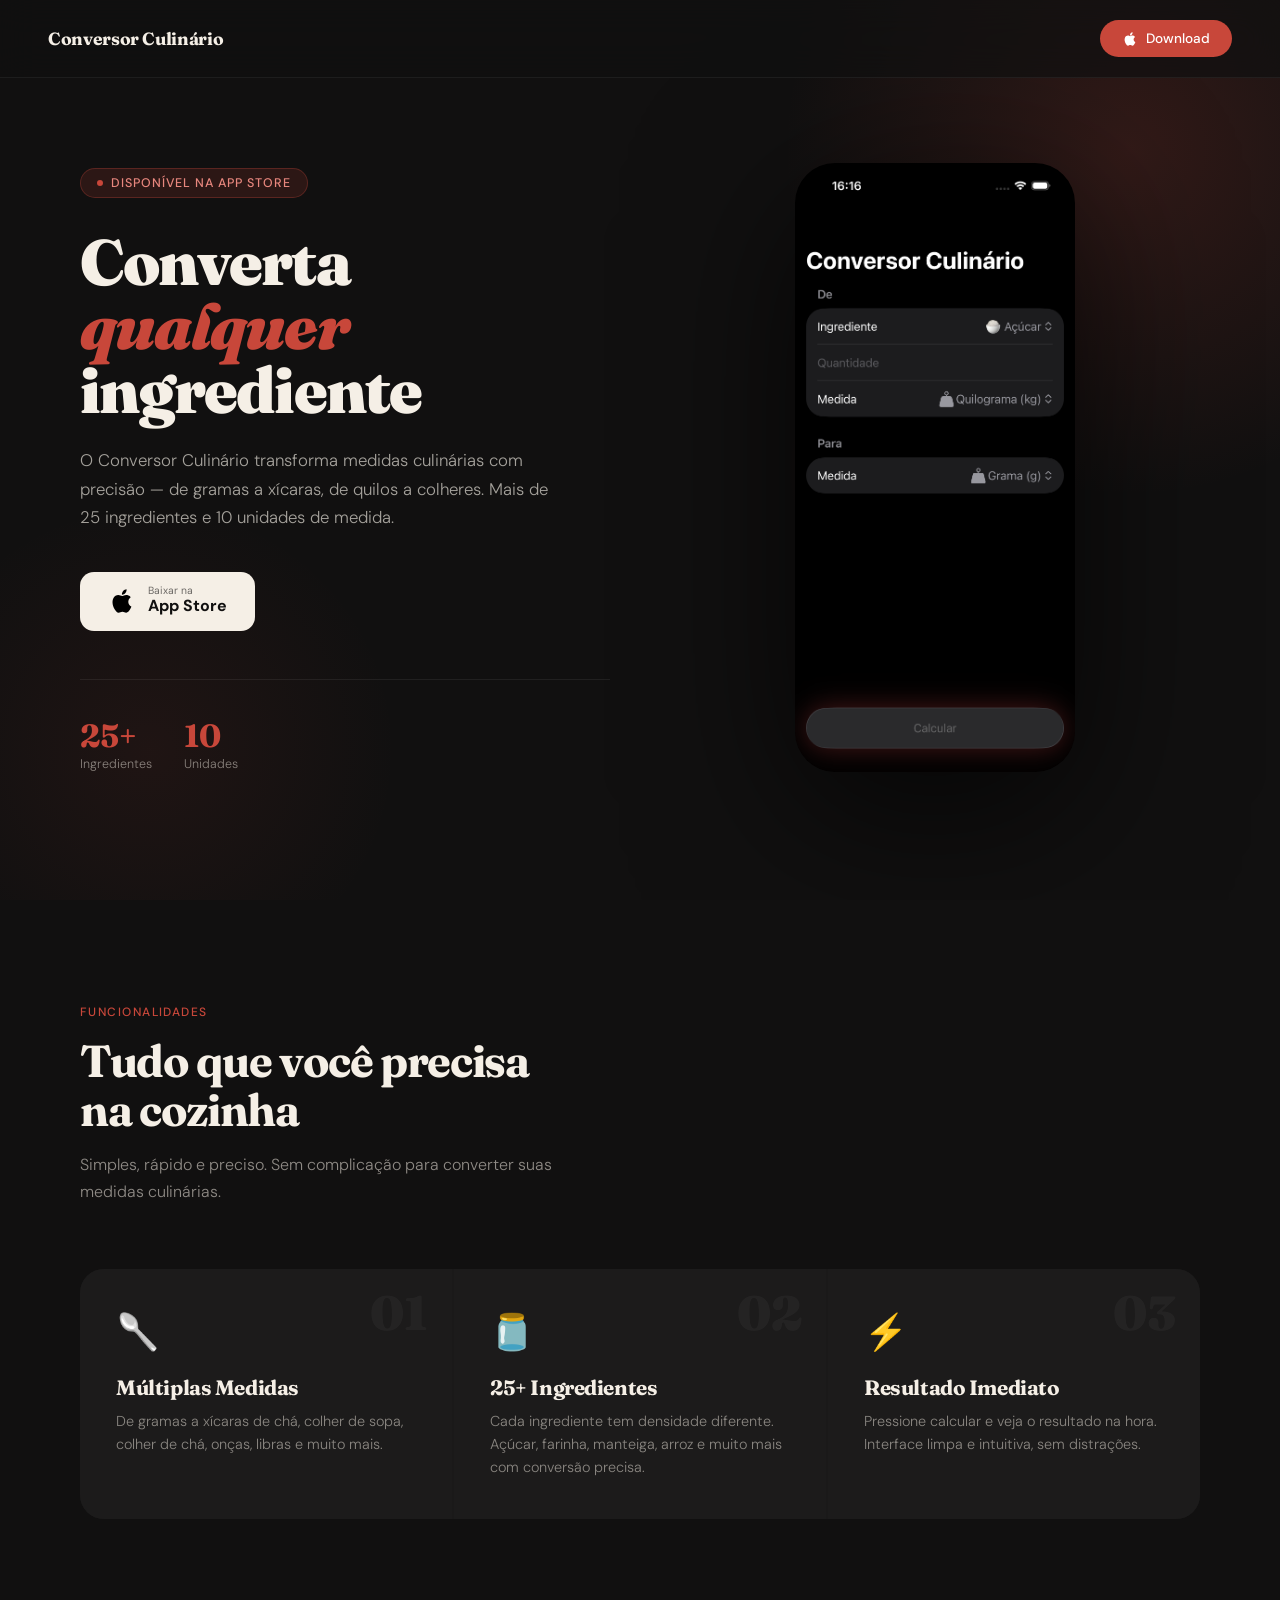
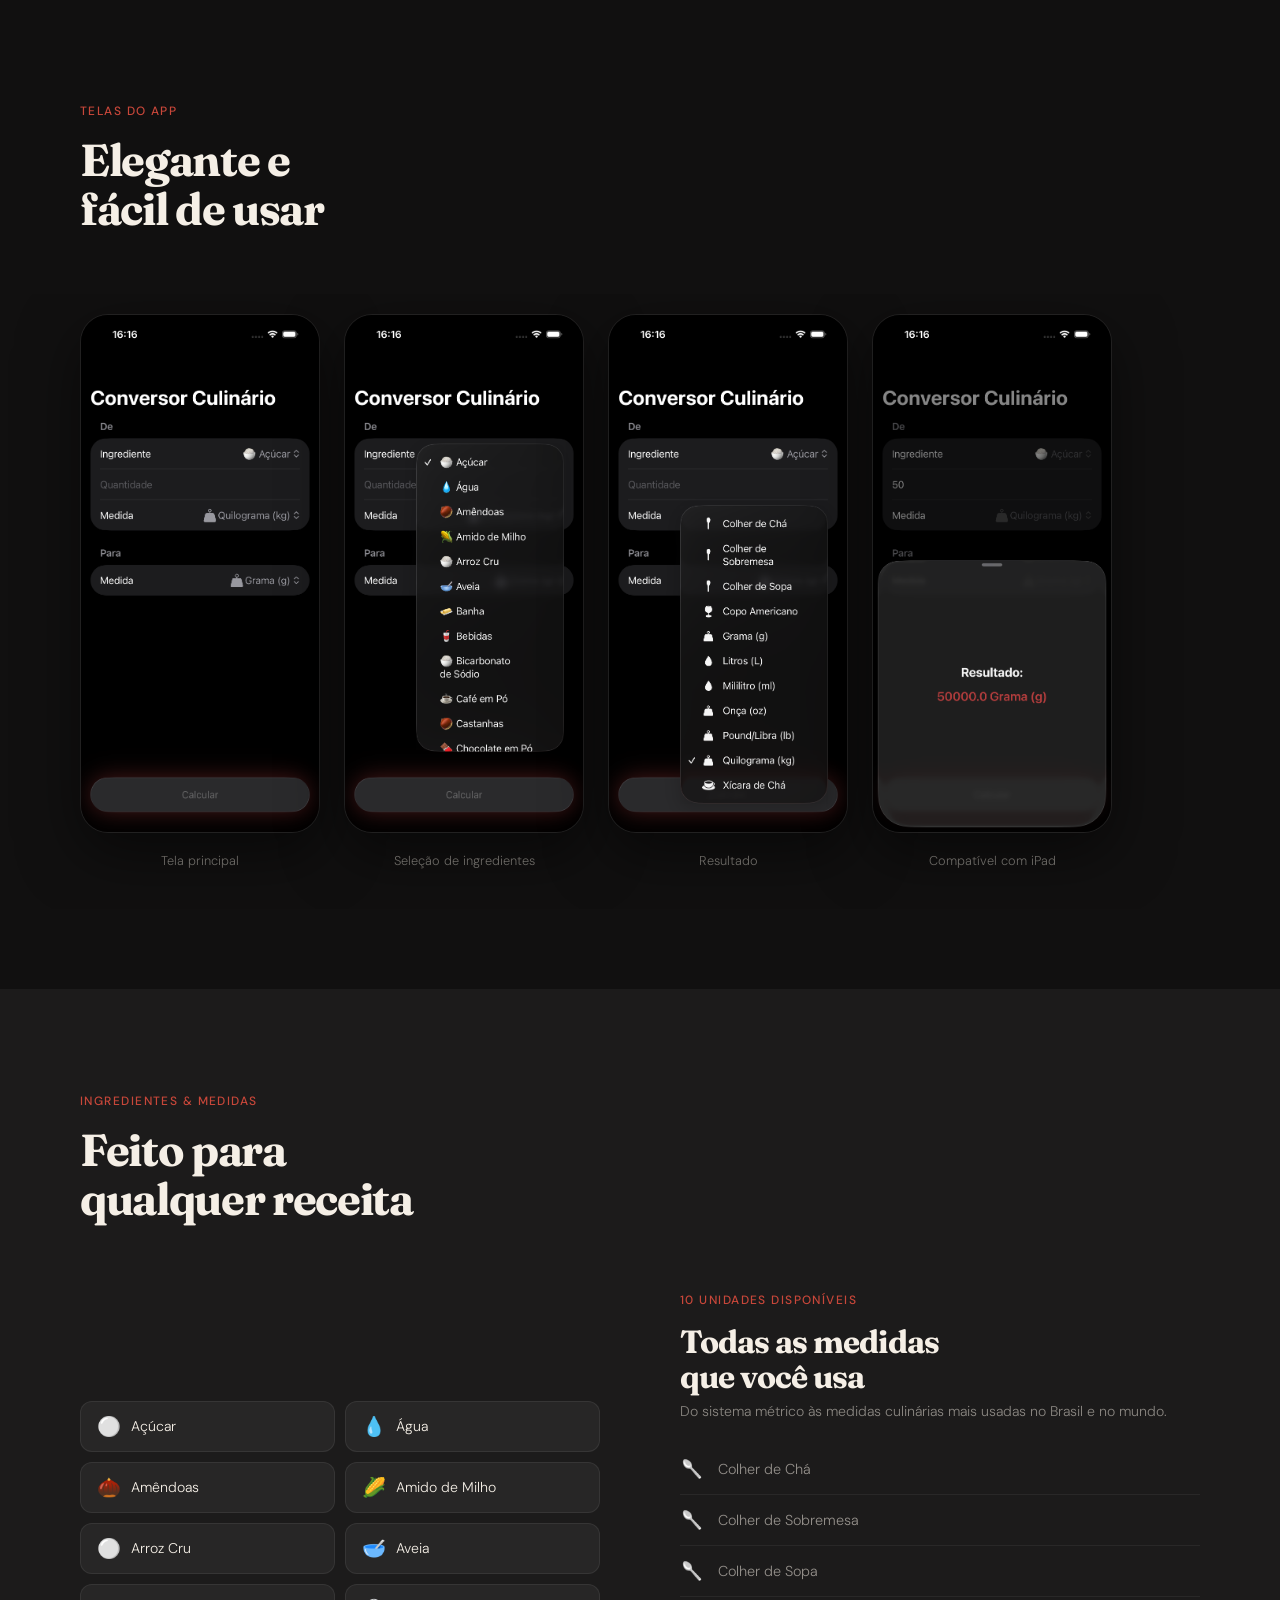
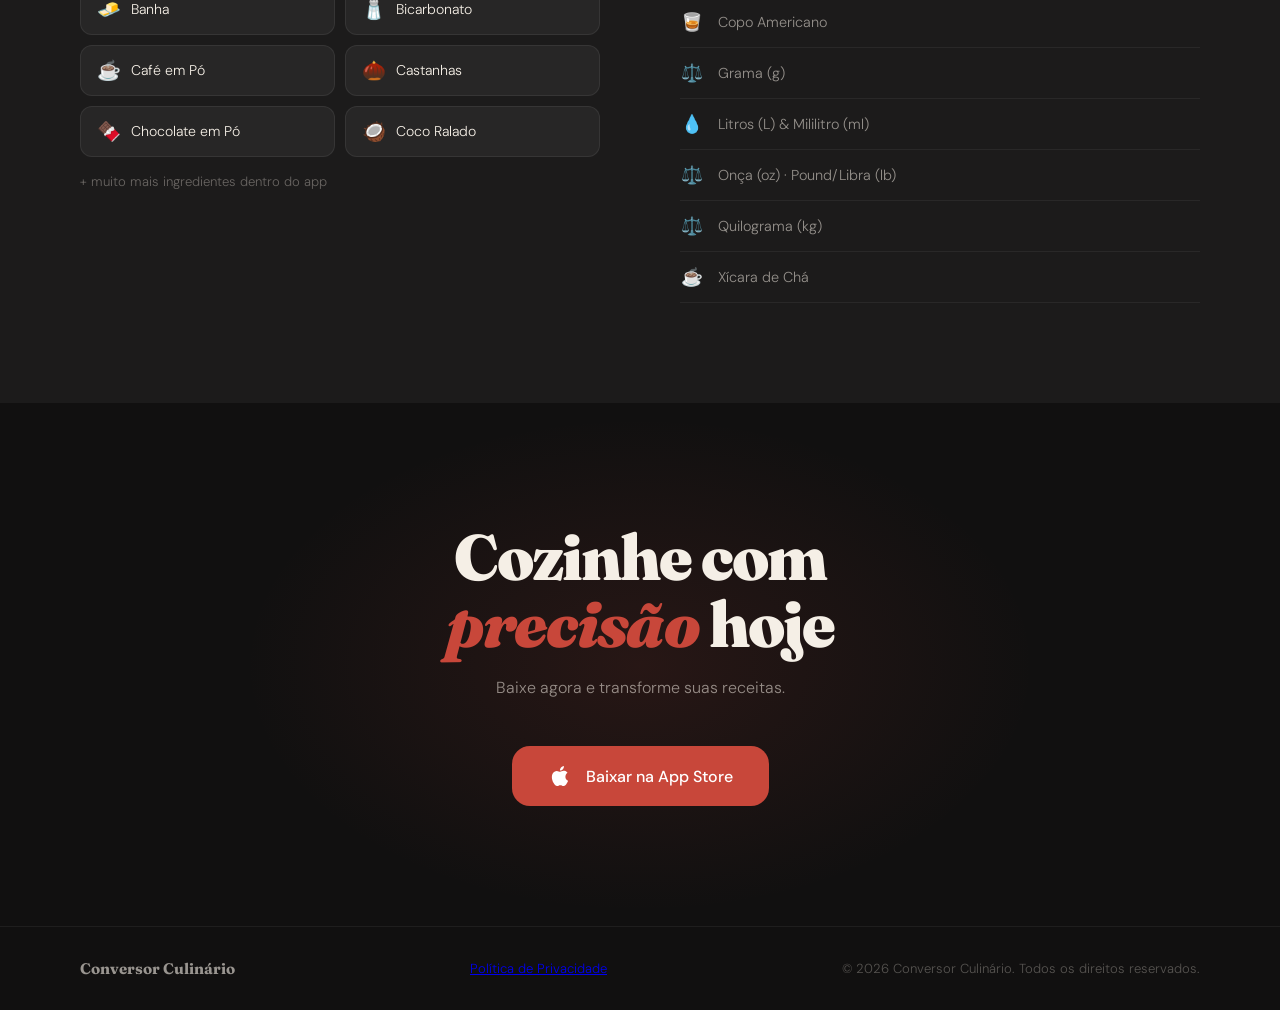
==== commit 0b20965c: "concertando erros e alterando pagina de privacidade" ====
--- a/conversorculinario/index.html
+++ b/conversorculinario/index.html
@@ -8,6 +8,7 @@
             href="https://fonts.googleapis.com/css2?family=Fraunces:ital,wght@0,300;0,700;0,900;1,300&family=DM+Sans:wght@300;400;500&display=swap"
             rel="stylesheet" />
         <link rel="stylesheet" href="css/style.css">
+        <link rel="icon" href="./src/favicon.ico" type="image/x-icon">
     </head>
 
     <body>
@@ -189,6 +190,9 @@
                     alt="ícone" onerror="this.style.display='none'" />
                 Conversor Culinário
             </div>
+            <div class="footer-links">
+                <a href="./politica-privacidade/index.html">Política de Privacidade</a>
+            </div>
             <span>© 2026 Conversor Culinário. Todos os direitos reservados.</span>
         </footer>
 
